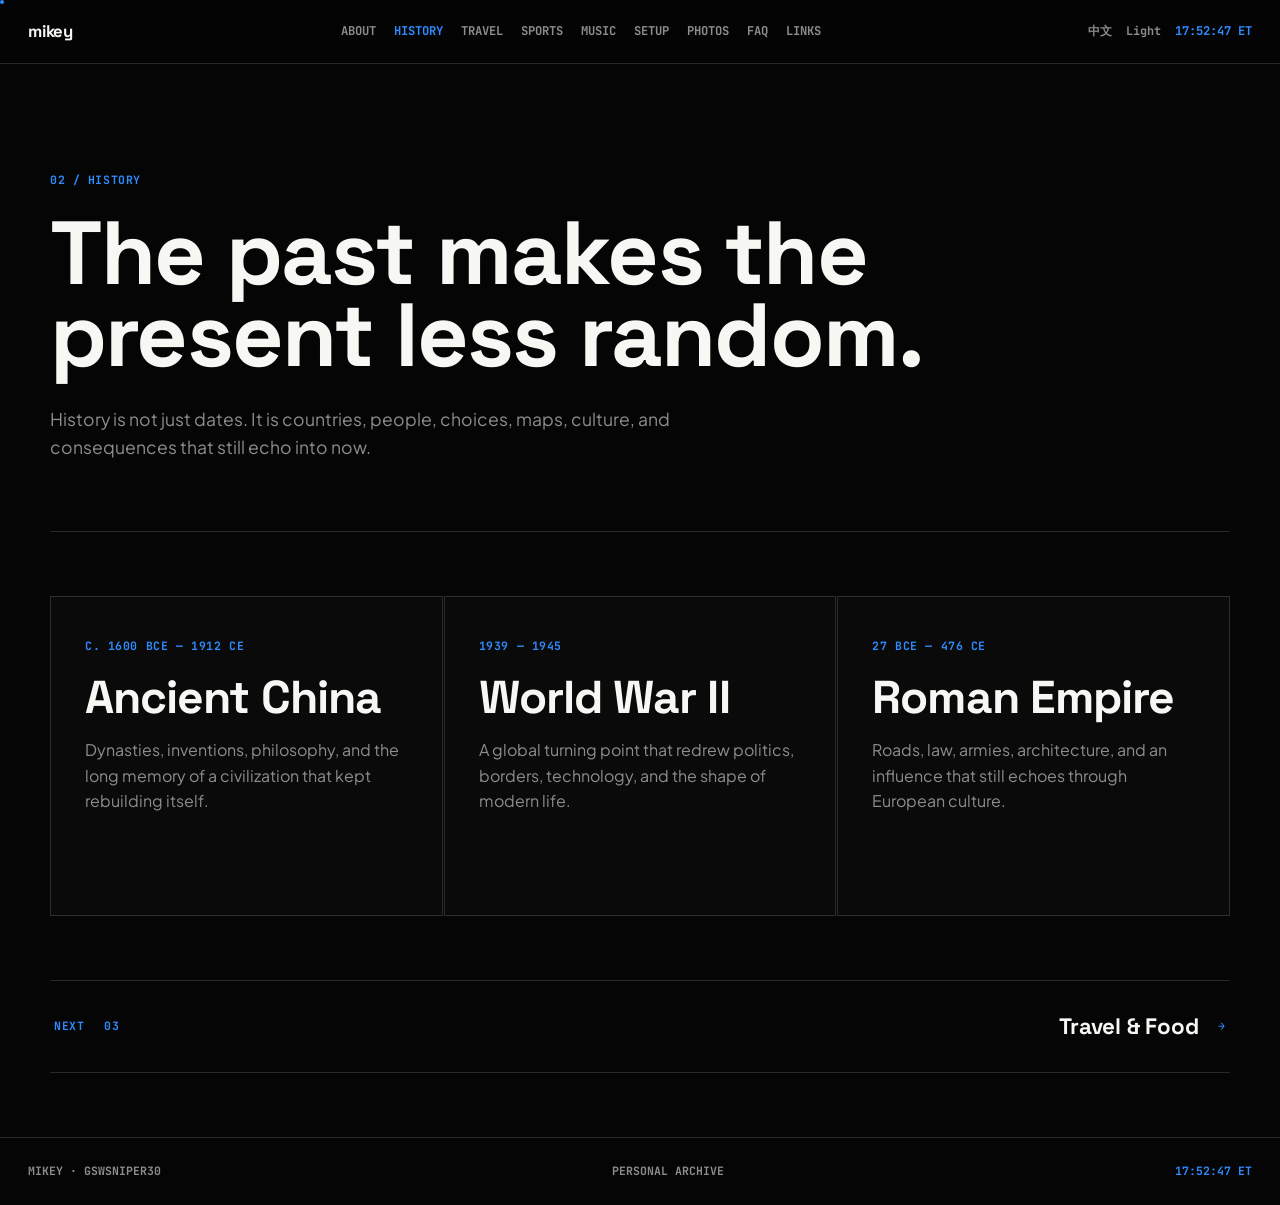
==== history.html @ 422a90d6 "Initial site launch — mikey personal archive Multi-page static site with EN/CN toggle, dark/light th" ====
<!DOCTYPE html>
<html lang="en">
<head>
  <meta charset="UTF-8">
  <meta name="viewport" content="width=device-width, initial-scale=1.0">
  <title>mikey / History</title>
  <link rel="preconnect" href="https://fonts.googleapis.com">
  <link rel="preconnect" href="https://fonts.gstatic.com" crossorigin>
  <link href="https://fonts.googleapis.com/css2?family=JetBrains+Mono:wght@500;700&family=Noto+Sans+SC:wght@400;500;700;800&family=Plus+Jakarta+Sans:wght@400;500;600;700;800&family=Space+Grotesk:wght@600;700&family=ZCOOL+QingKe+HuangYou&display=swap" rel="stylesheet">
  <link rel="stylesheet" href="styles.css?v=r3">
</head>
<body>
  <header class="site-header">
    <a class="brand" href="index.html">mikey</a>
    <nav>
      <a href="about.html" data-en="About" data-cn="关于">About</a>
      <a class="active" href="history.html" data-en="History" data-cn="历史">History</a>
      <a href="travel.html" data-en="Travel" data-cn="旅行">Travel</a>
      <a href="sports.html" data-en="Sports" data-cn="运动">Sports</a>
      <a href="music.html" data-en="Music" data-cn="音乐">Music</a>
      <a href="setup.html" data-en="Setup" data-cn="设备">Setup</a>
      <a href="photos.html" data-en="Photos" data-cn="照片">Photos</a>
      <a href="faq.html" data-en="FAQ" data-cn="问答">FAQ</a>
      <a href="links.html" data-en="Links" data-cn="链接">Links</a>
    </nav>
    <div class="header-tools">
      <button type="button" data-lang>中文</button>
      <button type="button" data-theme>Light</button>
      <span class="local-time" data-time>--:--:-- ET</span>
    </div>
  </header>

  <main class="page-shell">
    <section class="page-hero">
      <p class="eyebrow">02 / history</p>
      <h1 data-en="The past makes the present less random." data-cn="理解过去，今天就不再那么随机。">The past makes the present less random.</h1>
      <p data-en="History is not just dates. It is countries, people, choices, maps, culture, and consequences that still echo into now."
         data-cn="历史不只是日期，而是国家、人物、选择、地图、文化和后果，这些影响一直延续到今天。">History is not just dates. It is countries, people, choices, maps, culture, and consequences that still echo into now.</p>
    </section>

    <section class="list-stack cols-3">
      <article class="reveal">
        <span>c. 1600 bce — 1912 ce</span>
        <h2 data-en="Ancient China" data-cn="中国古代史">Ancient China</h2>
        <p data-en="Dynasties, inventions, philosophy, and the long memory of a civilization that kept rebuilding itself."
           data-cn="朝代、发明、思想，以及一个不断重建的文明留下的长久记忆。">Dynasties, inventions, philosophy, and the long memory of a civilization that kept rebuilding itself.</p>
      </article>
      <article class="reveal">
        <span>1939 — 1945</span>
        <h2 data-en="World War II" data-cn="第二次世界大战">World War II</h2>
        <p data-en="A global turning point that redrew politics, borders, technology, and the shape of modern life."
           data-cn="一次改变政治、边界、科技与现代生活面貌的全球转折点。">A global turning point that redrew politics, borders, technology, and the shape of modern life.</p>
      </article>
      <article class="reveal">
        <span>27 bce — 476 ce</span>
        <h2 data-en="Roman Empire" data-cn="罗马帝国">Roman Empire</h2>
        <p data-en="Roads, law, armies, architecture, and an influence that still echoes through European culture."
           data-cn="道路、法律、军队、建筑，以及至今仍在欧洲文化中回响的影响力。">Roads, law, armies, architecture, and an influence that still echoes through European culture.</p>
      </article>
    </section>

    <a class="pager-next" href="travel.html">
      <span data-en="next" data-cn="下一页">next</span>
      <span>03</span>
      <strong data-en="Travel & Food" data-cn="旅行与美食">Travel & Food</strong>
      <span class="arrow">→</span>
    </a>
  </main>

  <footer class="site-footer">
    <span>mikey · gswsniper30</span>
    <span class="footer-center" data-en="personal archive" data-cn="个人档案">personal archive</span>
    <span class="local-time" data-time>--:--:-- ET</span>
  </footer>

  <script defer src="script.js?v=r3"></script>
</body>
</html>
---- styles.css ----
:root {
  --bg: #050505;
  --text: #f7f7f4;
  --muted: #8d8d8d;
  --line: rgba(255, 255, 255, 0.14);
  --line-strong: rgba(255, 255, 255, 0.3);
  --blue: #2f8cff;
  --blue-soft: rgba(47, 140, 255, 0.12);
  --panel: #0a0a0a;
  --panel-hover: #101010;
  --font-display: "Space Grotesk", "Noto Sans SC", sans-serif;
  --font-body: "Plus Jakarta Sans", "Noto Sans SC", system-ui, sans-serif;
  --font-cn-display: "ZCOOL QingKe HuangYou", "Noto Sans SC", sans-serif;
  --font-cn-ui: "Noto Sans SC", "Plus Jakarta Sans", system-ui, sans-serif;
  --font-mono: "JetBrains Mono", monospace;
  --ease: cubic-bezier(0.16, 1, 0.3, 1);
  --ease-hard: cubic-bezier(0.76, 0, 0.24, 1);
}

body.light {
  --bg: #f6f6f2;
  --text: #060606;
  --muted: #555;
  --line: rgba(0, 0, 0, 0.13);
  --line-strong: rgba(0, 0, 0, 0.3);
  --panel: #ffffff;
  --panel-hover: #f0f0eb;
  --blue: #005eea;
  --blue-soft: rgba(0, 94, 234, 0.08);
}

* { box-sizing: border-box; }
html { scroll-behavior: smooth; }

body {
  margin: 0;
  min-height: 100vh;
  overflow-x: hidden;
  background: var(--bg);
  color: var(--text);
  font-family: var(--font-body);
  font-size: 16px;
  line-height: 1.6;
  -webkit-font-smoothing: antialiased;
}

/* custom cursor */
.cursor-ring {
  position: fixed;
  top: 0; left: 0;
  width: 34px; height: 34px;
  border: 1px solid var(--blue);
  border-radius: 50%;
  pointer-events: none;
  z-index: 9999;
  opacity: 0.5;
  will-change: transform;
  transition: width 0.35s var(--ease), height 0.35s var(--ease),
              opacity 0.35s var(--ease), border-color 0.35s var(--ease);
}
.cursor-dot {
  position: fixed;
  top: 0; left: 0;
  width: 4px; height: 4px;
  background: var(--blue);
  border-radius: 50%;
  pointer-events: none;
  z-index: 9999;
  will-change: transform;
}
body.cursor-active .cursor-ring {
  width: 56px; height: 56px;
  opacity: 0.25;
  border-color: var(--blue);
}

a { color: inherit; text-decoration: none; }
button { color: inherit; font: inherit; }

img {
  display: block;
  width: 100%;
  opacity: 0;
  filter: blur(12px) saturate(0.6);
  transform: translateY(14px);
  transition: opacity 0.9s var(--ease), filter 0.9s var(--ease), transform 0.9s var(--ease);
}
img.image-loaded { opacity: 1; filter: none; transform: none; }

/* page wipe transition overlay */
.page-wipe {
  position: fixed;
  inset: 0;
  z-index: 500;
  background: var(--bg);
  transform: translateX(101%);
  pointer-events: all;
  will-change: transform;
}
.page-wipe--in {
  transform: translateX(0);
  transition: transform 0.9s var(--ease-hard);
}
/* blue leading edge on wipe */
.page-wipe::before {
  content: '';
  position: absolute;
  top: 0; bottom: 0;
  left: -2px; width: 2px;
  background: var(--blue);
}

/* intro loader */
.intro-loader {
  position: fixed;
  inset: 0;
  z-index: 100;
  display: grid;
  align-content: center;
  justify-items: start;
  padding: 28px;
  background: var(--bg);
  color: var(--text);
  pointer-events: none;
}
.intro-loader__mark {
  width: 44px;
  height: 44px;
  border: 1px solid var(--blue);
  animation: loaderMark 1s var(--ease) forwards;
}
.intro-loader__bar {
  width: min(460px, 100%);
  height: 1px;
  margin-top: 38px;
  background: var(--blue);
  transform: scaleX(0);
  transform-origin: left;
  animation: loaderBar 1.1s var(--ease) forwards;
}
.intro-loader__counter {
  margin-top: 14px;
  font-family: var(--font-mono);
  font-size: 0.78rem;
  font-weight: 700;
  color: var(--blue);
  letter-spacing: 0.04em;
}
body.intro-done .intro-loader { animation: loaderExit 0.7s var(--ease) forwards; }

/* cover */
.cover {
  display: grid;
  min-height: 100vh;
  padding: 28px;
  padding-bottom: 0;
  position: relative;
  overflow: hidden;
}
.cover-meta,
.site-header {
  display: grid;
  grid-template-columns: auto 1fr auto;
  align-items: center;
  gap: 24px;
  border-bottom: 1px solid var(--line);
  font-family: var(--font-mono);
  font-size: 0.76rem;
  font-weight: 700;
  text-transform: uppercase;
}
.cover-meta {
  align-self: start;
  padding-bottom: 18px;
}
.cover-meta .local-time { justify-self: end; color: var(--blue); }
.cover-meta .cover-handle { justify-self: center; color: var(--muted); }

.cover-stage {
  position: relative;
  align-self: center;
  width: min(960px, 100%);
  padding: 5vh 0 9vh;
}
.cover-motion {
  position: absolute;
  inset: -80px -140px;
  z-index: -1;
  overflow: hidden;
  pointer-events: none;
}
.cover-motion span {
  position: absolute;
  display: block;
  background: var(--blue);
  opacity: 0;
}
.cover-motion span:nth-child(1) { top: 8%; left: 0; width: 320px; height: 1px;
  animation: scanRight 5.4s 1.2s var(--ease) infinite; }
.cover-motion span:nth-child(2) { right: 14%; top: 24%; width: 1px; height: 220px;
  animation: scanDown 6.1s 1.6s var(--ease) infinite; }
.cover-motion span:nth-child(3) { left: 6%; bottom: 18%; width: 460px; height: 1px;
  animation: scanRight 7.2s 2s var(--ease) infinite reverse; }
.cover-motion span:nth-child(4) { right: 4%; bottom: 28%; width: 1px; height: 140px;
  animation: scanDown 5.8s 2.4s var(--ease) infinite reverse; }
.cover-motion span:nth-child(5) { top: 52%; left: 22%; width: 200px; height: 1px;
  animation: scanRight 4.9s 3s var(--ease) infinite; }

/* cover ticker */
.cover-ticker {
  position: absolute;
  bottom: 0;
  left: -28px;
  right: -28px;
  display: flex;
  overflow: hidden;
  padding: 11px 0;
  border-top: 1px solid var(--line);
  font-family: var(--font-mono);
  font-size: 0.7rem;
  font-weight: 700;
  text-transform: uppercase;
  color: var(--muted);
  white-space: nowrap;
  user-select: none;
  opacity: 0;
}
body.cover-page.page-ready .cover-ticker { animation: coverTextIn 0.6s 1.6s var(--ease) both; }
.cover-ticker span {
  display: inline-block;
  flex-shrink: 0;
  padding-right: 3rem;
  animation: ticker 22s linear infinite;
}
.cover-ticker span + span { animation-delay: -11s; }

.cover-kicker,
.eyebrow,
.text-panel span,
.list-stack span,
.photo-story span,
.page-index span,
.pager-next span,
.traits-grid article span,
.athlete-grid article span {
  color: var(--blue);
  font-family: var(--font-mono);
  font-size: 0.72rem;
  font-weight: 700;
  text-transform: uppercase;
  letter-spacing: 0.05em;
}

.cover h1 {
  margin: 0;
  font-family: var(--font-display);
  font-size: clamp(5rem, 18vw, 14rem);
  line-height: 0.78;
  letter-spacing: -0.02em;
  transform-origin: left bottom;
}
.cover-cn {
  margin: 26px 0 48px;
  color: var(--muted);
  font-family: var(--font-mono);
  font-size: 1.1rem;
  letter-spacing: 0.04em;
  text-transform: uppercase;
}

.enter-link {
  display: grid;
  width: min(520px, 100%);
  grid-template-columns: 1fr auto auto;
  align-items: center;
  gap: 20px;
  padding: 22px 4px;
  border-top: 1px solid var(--line);
  border-bottom: 1px solid var(--line);
  font-family: var(--font-mono);
  font-weight: 700;
  font-size: 0.86rem;
  text-transform: uppercase;
  transition: color 0.3s var(--ease), transform 0.4s var(--ease), border-color 0.3s var(--ease);
}
.enter-link .arrow { color: var(--blue); transition: transform 0.4s var(--ease); }
.enter-link:hover { color: var(--blue); transform: translateX(12px); border-color: var(--blue); }
.enter-link:hover .arrow { transform: translateX(8px); }

/* site header */
.site-header {
  position: sticky;
  top: 0;
  z-index: 10;
  padding: 18px 28px;
  background: color-mix(in srgb, var(--bg) 92%, transparent);
  backdrop-filter: blur(18px);
}
.brand {
  font-family: var(--font-display);
  font-size: 1.05rem;
  text-transform: none;
  letter-spacing: -0.01em;
}
.site-header nav {
  display: flex;
  justify-content: center;
  gap: 18px;
  min-width: 0;
}
.site-header nav a,
.header-tools button,
.header-tools span { color: var(--muted); transition: color 0.2s var(--ease); }
.site-header nav a.active,
.site-header nav a:hover,
.header-tools button:hover { color: var(--blue); }
.header-tools {
  display: flex;
  align-items: center;
  gap: 14px;
  min-width: 0;
}
.header-tools button {
  border: 0;
  background: transparent;
  cursor: pointer;
  font-family: var(--font-mono);
  font-size: 0.74rem;
  font-weight: 700;
  padding: 4px 0;
}
.header-tools .local-time { color: var(--blue); }

/* chinese mode */
body.lang-cn { font-family: var(--font-cn-ui); }
body.lang-cn .cover h1,
body.lang-cn .page-hero h1,
body.lang-cn .text-panel h2,
body.lang-cn .list-stack h2,
body.lang-cn .photo-story h2,
body.lang-cn .traits-grid h3,
body.lang-cn .athlete-grid h3,
body.lang-cn .page-index a strong,
body.lang-cn .link-rows h2 {
  font-family: var(--font-cn-display);
  font-weight: 400;
  letter-spacing: 0;
}
body.lang-cn .site-header nav a,
body.lang-cn .header-tools button,
body.lang-cn .page-hero p,
body.lang-cn .text-panel p,
body.lang-cn .list-stack p,
body.lang-cn .photo-story p,
body.lang-cn .traits-grid p,
body.lang-cn .athlete-grid p { font-family: var(--font-cn-ui); }

/* page shell */
.page-shell {
  width: min(1180px, calc(100% - 56px));
  margin: 0 auto;
}
.page-hero {
  padding: 96px 0 52px;
  border-bottom: 1px solid var(--line);
  overflow: hidden;
}
.page-hero h1 {
  max-width: 1000px;
  margin: 22px 0 28px;
  font-family: var(--font-display);
  font-size: clamp(2.4rem, 7vw, 7.4rem);
  line-height: 0.92;
  letter-spacing: -0.02em;
  overflow-wrap: break-word;
}
.page-hero p:last-child {
  max-width: 700px;
  color: var(--muted);
  font-size: 1.1rem;
  overflow-wrap: break-word;
}

/* inner page hero entrance animations */
body:not(.page-ready) .page-hero .eyebrow,
body:not(.page-ready) .page-hero h1,
body:not(.page-ready) .page-hero p:last-child { opacity: 0; }

body.page-ready .page-hero .eyebrow {
  animation: slideUpIn 0.55s 0.1s var(--ease) both;
}
/* h1 just fades in — scramble effect handles the "cool" */
body.page-ready .page-hero h1 {
  animation: fadeIn 0.4s 0.2s var(--ease) both;
}
body.page-ready .page-hero p:last-child {
  animation: slideUpIn 0.65s 0.9s var(--ease) both;
}

/* grids */
.content-grid,
.photo-story {
  display: grid;
  grid-template-columns: 1fr 1fr;
  gap: 1px;
  padding: 64px 0;
}
.text-panel,
.image-panel,
.list-stack article,
.list-stack a,
.photo-story article {
  min-height: 320px;
  border: 1px solid var(--line);
  background: var(--panel);
  transition: background 0.3s var(--ease), border-color 0.3s var(--ease), transform 0.35s var(--ease);
}
.text-panel,
.list-stack article,
.list-stack a { padding: 34px; }
.list-stack a { display: block; }
.list-stack a:hover,
.text-panel:hover,
.list-stack article:hover,
.photo-story article:hover,
.traits-grid article:hover,
.athlete-grid article:hover {
  background: var(--panel-hover);
  border-color: var(--line-strong);
  transform: translateY(-4px);
}
.list-stack a:hover h2 { color: var(--blue); }

.text-panel.wide { grid-column: 1 / -1; }

.text-panel h2,
.list-stack h2,
.photo-story h2 {
  margin: 18px 0 12px;
  font-family: var(--font-display);
  font-size: clamp(1.8rem, 3.6vw, 3.2rem);
  line-height: 1.02;
  letter-spacing: -0.02em;
  overflow-wrap: break-word;
  transition: color 0.3s var(--ease);
}
.text-panel p, .list-stack p, .photo-story p { overflow-wrap: break-word; color: var(--muted); }

.image-panel { padding: 0; overflow: hidden; }
.image-panel img,
.photo-story img { height: 100%; min-height: 320px; object-fit: cover; }

.list-stack { display: grid; gap: 1px; padding: 64px 0; }
.list-stack.cols-2 { grid-template-columns: repeat(2, minmax(0, 1fr)); }
.list-stack.cols-3 { grid-template-columns: repeat(3, minmax(0, 1fr)); }

.photo-story article {
  display: grid;
  grid-template-rows: 320px auto auto;
  padding: 0;
  overflow: hidden;
}
.photo-story article span,
.photo-story article h2 { padding-inline: 24px; }
.photo-story article span { padding-top: 22px; }
.photo-story article h2 { padding-bottom: 26px; }

/* traits grid */
.traits-grid {
  display: grid;
  grid-template-columns: repeat(4, minmax(0, 1fr));
  gap: 1px;
  padding: 0 0 64px;
}
.traits-grid article {
  border: 1px solid var(--line);
  background: var(--panel);
  padding: 24px;
  min-height: 180px;
  display: grid;
  align-content: space-between;
  transition: background 0.3s var(--ease), border-color 0.3s var(--ease), transform 0.35s var(--ease);
}
.traits-grid h3 {
  margin: 14px 0 0;
  font-family: var(--font-display);
  font-size: 1.4rem;
  line-height: 1.1;
  letter-spacing: -0.01em;
}

/* athlete grid */
.athlete-grid {
  display: grid;
  grid-template-columns: repeat(3, minmax(0, 1fr));
  gap: 1px;
  padding: 64px 0;
}
.athlete-grid article {
  border: 1px solid var(--line);
  background: var(--panel);
  padding: 30px;
  min-height: 240px;
  display: grid;
  align-content: space-between;
  transition: background 0.3s var(--ease), border-color 0.3s var(--ease), transform 0.35s var(--ease);
}
.athlete-grid h3 {
  margin: 12px 0 6px;
  font-family: var(--font-display);
  font-size: 1.6rem;
  line-height: 1.05;
  letter-spacing: -0.01em;
}

/* spotify */
.spotify-embed {
  grid-column: 1 / -1;
  border: 1px solid var(--line);
  background: var(--panel);
  padding: 18px;
}
.spotify-embed iframe {
  display: block;
  width: 100%;
  border: 0;
}

/* page index */
.page-index {
  display: grid;
  grid-template-columns: repeat(2, minmax(0, 1fr));
  gap: 1px;
  padding: 64px 0 96px;
}
.page-index a {
  display: grid;
  min-height: 150px;
  align-content: space-between;
  border: 1px solid var(--line);
  padding: 26px;
  background: var(--panel);
  font-family: var(--font-display);
  font-size: clamp(1.8rem, 3vw, 3rem);
  line-height: 1;
  letter-spacing: -0.02em;
  transition: background 0.3s var(--ease), color 0.3s var(--ease),
              border-color 0.3s var(--ease), transform 0.35s var(--ease);
}
.page-index a:hover {
  color: var(--blue);
  background: var(--panel-hover);
  border-color: var(--line-strong);
  transform: translateY(-4px);
}

/* link rows (links page) */
.link-rows {
  display: grid;
  padding: 64px 0;
}
.link-rows a {
  display: grid;
  grid-template-columns: 100px 1fr auto;
  align-items: center;
  gap: 28px;
  padding: 32px 4px;
  border-bottom: 1px solid var(--line);
  transition: color 0.3s var(--ease), padding-left 0.4s var(--ease), border-color 0.3s var(--ease);
}
.link-rows a:first-child { border-top: 1px solid var(--line); }
.link-rows a:hover { color: var(--blue); padding-left: 18px; border-color: var(--blue); }
.link-rows a .link-label {
  font-family: var(--font-mono);
  font-size: 0.72rem;
  font-weight: 700;
  text-transform: uppercase;
  color: var(--muted);
  letter-spacing: 0.04em;
  transition: color 0.3s var(--ease);
}
.link-rows a:hover .link-label { color: var(--blue); }
.link-rows a h2 {
  margin: 0;
  font-family: var(--font-display);
  font-size: clamp(1.6rem, 3vw, 2.6rem);
  line-height: 1;
  letter-spacing: -0.02em;
  transition: color 0.3s var(--ease);
}
.link-rows a .link-arrow {
  font-family: var(--font-mono);
  font-size: 1.2rem;
  color: var(--blue);
  transition: transform 0.4s var(--ease);
}
.link-rows a:hover .link-arrow { transform: translate(6px, -6px); }
body.lang-cn .link-rows h2 { font-family: var(--font-cn-display); font-weight: 400; }

/* pager next */
.pager-next {
  display: grid;
  grid-template-columns: auto 1fr auto auto;
  align-items: center;
  gap: 20px;
  padding: 28px 4px;
  margin-bottom: 64px;
  border-top: 1px solid var(--line);
  border-bottom: 1px solid var(--line);
  font-family: var(--font-mono);
  font-size: 0.86rem;
  font-weight: 700;
  text-transform: uppercase;
  transition: color 0.3s var(--ease), transform 0.35s var(--ease), border-color 0.3s var(--ease);
}
.pager-next strong {
  font-family: var(--font-display);
  font-weight: 700;
  font-size: 1.4rem;
  text-transform: none;
  letter-spacing: -0.01em;
  justify-self: end;
  transition: color 0.3s var(--ease);
}
.pager-next .arrow { color: var(--blue); transition: transform 0.35s var(--ease); }
.pager-next:hover { color: var(--blue); border-color: var(--blue); transform: translateX(8px); }
.pager-next:hover .arrow { transform: translateX(10px); }
body.lang-cn .pager-next strong { font-family: var(--font-cn-display); font-weight: 400; }

/* footer */
.site-footer {
  display: grid;
  grid-template-columns: auto 1fr auto;
  align-items: center;
  gap: 24px;
  padding: 24px 28px;
  border-top: 1px solid var(--line);
  font-family: var(--font-mono);
  font-size: 0.72rem;
  font-weight: 700;
  text-transform: uppercase;
  color: var(--muted);
}
.site-footer .local-time { color: var(--blue); justify-self: end; }
.site-footer .footer-center { justify-self: center; }

/* reveal */
.reveal {
  opacity: 0;
  transform: translateY(36px);
  transition: opacity 0.8s var(--ease), transform 0.8s var(--ease);
  transition-delay: var(--stagger, 0ms);
}
.reveal.visible { opacity: 1; transform: none; }

/* inner page hero reveal */
body:not(.page-ready) .site-header,
body:not(.page-ready) .cover-meta,
body:not(.page-ready) .cover-stage { opacity: 0; transform: translateY(18px); }

body.page-ready .site-header,
body.page-ready .cover-meta,
body.page-ready .cover-stage {
  opacity: 1;
  transform: none;
  transition: opacity 0.9s var(--ease), transform 0.9s var(--ease);
}

/* cover-specific entry animations */
body.cover-page.page-ready .cover-meta { animation: coverMetaIn 0.8s 0.58s var(--ease) both; }
body.cover-page.page-ready .cover-kicker { animation: slideUpIn 0.72s 0.8s var(--ease) both; }
body.cover-page.page-ready .cover h1 { animation: coverTitleIn 1.1s 0.92s var(--ease) both; }
body.cover-page.page-ready .cover-cn { animation: slideUpIn 0.72s 1.18s var(--ease) both; }
body.cover-page.page-ready .enter-link {
  animation: slideUpIn 0.8s 1.32s var(--ease) both, enterPulse 2.6s 2.4s ease-in-out infinite;
}

body.exiting { animation: exitFade 0.3s var(--ease) forwards; }

@keyframes fadeIn { from { opacity: 0; } }
@keyframes exitFade { to { opacity: 0; transform: translateY(-12px); } }
@keyframes loaderBar { 0% { transform: scaleX(0); } 72%, 100% { transform: scaleX(1); } }
@keyframes loaderMark {
  0% { opacity: 0; transform: rotate(0deg) scale(0.72); }
  55% { opacity: 1; }
  100% { opacity: 1; transform: rotate(45deg) scale(1); }
}
@keyframes loaderExit { to { opacity: 0; transform: translateY(-24px); visibility: hidden; } }
@keyframes coverMetaIn { from { opacity: 0; transform: translateY(-18px); } }
@keyframes slideUpIn { from { opacity: 0; transform: translateY(28px); } }
@keyframes coverTitleIn {
  0% { opacity: 0; clip-path: inset(0 100% 0 0); transform: translateY(34px) scaleX(0.96); }
  100% { opacity: 1; clip-path: inset(0 0 0 0); transform: none; }
}
@keyframes titleWipeIn {
  0% { opacity: 0; clip-path: inset(0 0 100% 0); transform: translateY(20px); }
  100% { opacity: 1; clip-path: inset(0 0 0% 0); transform: none; }
}
@keyframes enterPulse {
  0%, 100% { border-color: var(--line); }
  50% { border-color: var(--blue); }
}
@keyframes scanRight {
  0% { opacity: 0; transform: translateX(-45%); }
  12%, 42% { opacity: 0.55; }
  70%, 100% { opacity: 0; transform: translateX(120%); }
}
@keyframes scanDown {
  0% { opacity: 0; transform: translateY(-45%); }
  12%, 42% { opacity: 0.45; }
  70%, 100% { opacity: 0; transform: translateY(120%); }
}
@keyframes ticker {
  from { transform: translateX(0); }
  to { transform: translateX(-100%); }
}

/* toast notification */
.toast {
  position: fixed;
  bottom: 32px;
  left: 50%;
  transform: translateX(-50%) translateY(16px);
  font-family: var(--font-mono);
  font-size: 0.76rem;
  font-weight: 700;
  text-transform: uppercase;
  letter-spacing: 0.06em;
  color: var(--bg);
  background: var(--blue);
  padding: 11px 22px;
  pointer-events: none;
  z-index: 999;
  opacity: 0;
  white-space: nowrap;
  transition: opacity 0.3s var(--ease), transform 0.3s var(--ease);
}
.toast.visible {
  opacity: 1;
  transform: translateX(-50%) translateY(0);
}

/* link-rows button (for copy action) */
.link-rows button {
  border: 0;
  border-bottom: 1px solid var(--line);
  background: none;
  -webkit-appearance: none;
  appearance: none;
  margin: 0;
  font: inherit;
  color: inherit;
  cursor: pointer;
  text-align: left;
  display: grid;
  grid-template-columns: 100px 1fr auto;
  align-items: center;
  width: 100%;
  gap: 28px;
  padding: 32px 4px;
  transition: color 0.3s var(--ease), padding-left 0.4s var(--ease), border-color 0.3s var(--ease);
}
.link-rows button:hover { color: var(--blue); padding-left: 18px; border-color: var(--blue); }
.link-rows button:hover .link-label { color: var(--blue); }
.link-rows button .link-arrow {
  font-family: var(--font-mono);
  font-size: 0.72rem;
  font-weight: 700;
  letter-spacing: 0.04em;
  color: var(--blue);
}
.link-rows button h2 {
  margin: 0;
  font-family: var(--font-display);
  font-size: clamp(1.6rem, 3vw, 2.6rem);
  font-weight: 700;
  line-height: 1;
  letter-spacing: -0.02em;
  transition: color 0.3s var(--ease);
}
body.lang-cn .link-rows button h2 { font-family: var(--font-cn-display); font-weight: 400; }

/* pinyin annotation (faq name card) */
.name-cn {
  display: flex;
  flex-direction: column;
  gap: 3px;
  margin: 10px 0 8px;
  font-family: var(--font-cn-display);
  font-size: 2rem;
  line-height: 1.2;
  color: var(--text);
}
.pinyin {
  font-family: var(--font-mono);
  font-size: 0.72rem;
  font-weight: 700;
  color: var(--blue);
  letter-spacing: 0.06em;
  text-transform: none;
}

/* device list (setup page – no images) */
.device-list {
  display: grid;
  padding: 64px 0;
}
.device-item {
  display: grid;
  grid-template-columns: 100px 1fr;
  align-items: center;
  gap: 32px;
  padding: 30px 4px;
  border-bottom: 1px solid var(--line);
  transition: border-color 0.3s var(--ease), padding-left 0.35s var(--ease);
}
.device-item:first-child { border-top: 1px solid var(--line); }
.device-item:hover { border-color: var(--line-strong); padding-left: 10px; }
.device-cat {
  font-family: var(--font-mono);
  font-size: 0.72rem;
  font-weight: 700;
  text-transform: uppercase;
  color: var(--muted);
  letter-spacing: 0.04em;
}
.device-item h3 {
  margin: 0;
  font-family: var(--font-display);
  font-size: clamp(1.4rem, 2.6vw, 2.2rem);
  line-height: 1.1;
  letter-spacing: -0.02em;
  font-weight: 700;
}
body.lang-cn .device-item h3 { font-family: var(--font-cn-display); font-weight: 400; }

@media (max-width: 920px) {
  .traits-grid { grid-template-columns: repeat(2, minmax(0, 1fr)); }
  .athlete-grid, .list-stack.cols-3 { grid-template-columns: repeat(2, minmax(0, 1fr)); }
}

@media (max-width: 780px) {
  .intro-loader { padding: 16px; }
  .cover, .site-header, .site-footer { padding-inline: 16px; }
  .site-header { grid-template-columns: 1fr; gap: 12px; }
  .site-header nav {
    justify-content: flex-start; gap: 14px;
    overflow-x: auto; padding-bottom: 2px; scrollbar-width: none;
  }
  .site-header nav::-webkit-scrollbar { display: none; }
  .header-tools { justify-content: space-between; }
  .header-tools .local-time { display: none; }
  .page-shell { width: calc(100% - 32px); margin: 0 auto; }
  .page-hero { padding: 72px 0 44px; }
  .content-grid, .photo-story, .list-stack.cols-2,
  .list-stack.cols-3, .athlete-grid, .page-index, .traits-grid {
    grid-template-columns: 1fr; padding: 48px 0;
  }
  .cover-motion { inset: -38px -40px; }
  .cover-cn { font-size: 0.9rem; }
  .pager-next { grid-template-columns: auto 1fr auto; gap: 14px; padding: 22px 4px; }
  .pager-next strong { font-size: 1.1rem; }
  .site-footer { grid-template-columns: 1fr; gap: 8px; }
  .site-footer .local-time, .site-footer .footer-center { justify-self: start; }
  .link-rows a,
  .link-rows button { grid-template-columns: 80px 1fr auto; gap: 16px; padding: 24px 4px; }
  .link-rows a h2,
  .link-rows button h2 { font-size: 1.4rem; }
  .device-item { grid-template-columns: 80px 1fr; gap: 18px; padding: 22px 4px; }
  .cursor-ring, .cursor-dot { display: none; }
}

@media (prefers-reduced-motion: reduce) {
  *, *::before, *::after {
    animation-duration: 0.01ms !important;
    animation-iteration-count: 1 !important;
    scroll-behavior: auto !important;
    transition-duration: 0.01ms !important;
  }
  .intro-loader { display: none; }
  .cursor-ring, .cursor-dot { display: none; }
}
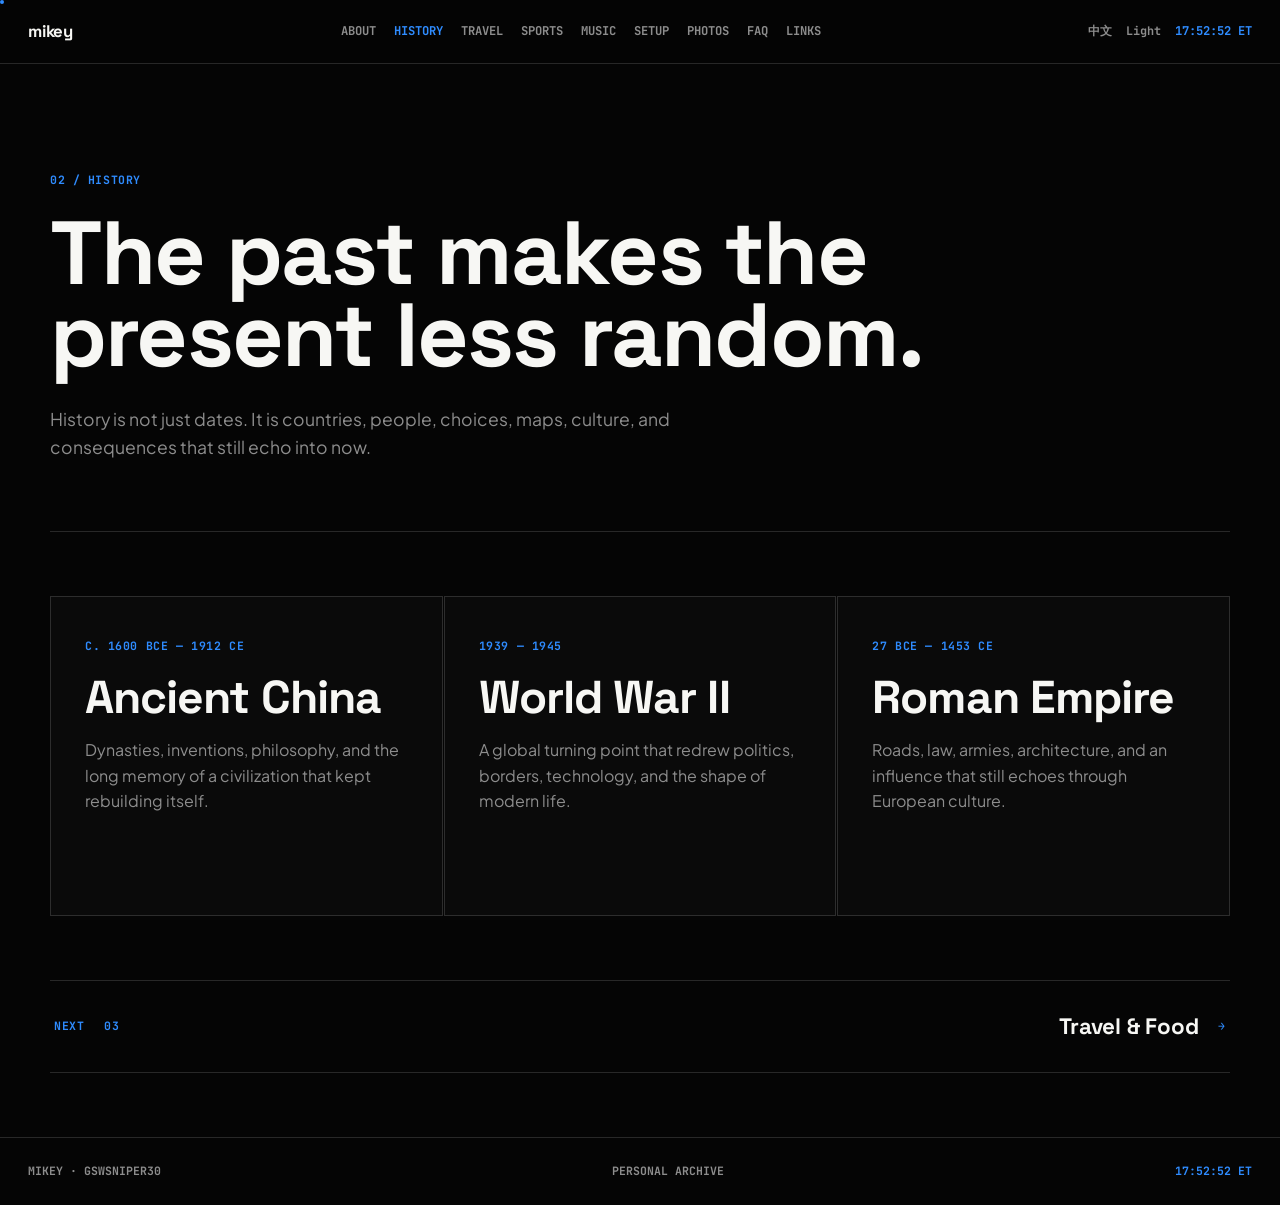
==== commit 3ecec78c: "Update date range for the Roman Empire" ====
--- a/history.html
+++ b/history.html
@@ -52,7 +52,7 @@
            data-cn="一次改变政治、边界、科技与现代生活面貌的全球转折点。">A global turning point that redrew politics, borders, technology, and the shape of modern life.</p>
       </article>
       <article class="reveal">
-        <span>27 bce — 476 ce</span>
+        <span>27 bce — 1453 ce</span>
         <h2 data-en="Roman Empire" data-cn="罗马帝国">Roman Empire</h2>
         <p data-en="Roads, law, armies, architecture, and an influence that still echoes through European culture."
            data-cn="道路、法律、军队、建筑，以及至今仍在欧洲文化中回响的影响力。">Roads, law, armies, architecture, and an influence that still echoes through European culture.</p>
